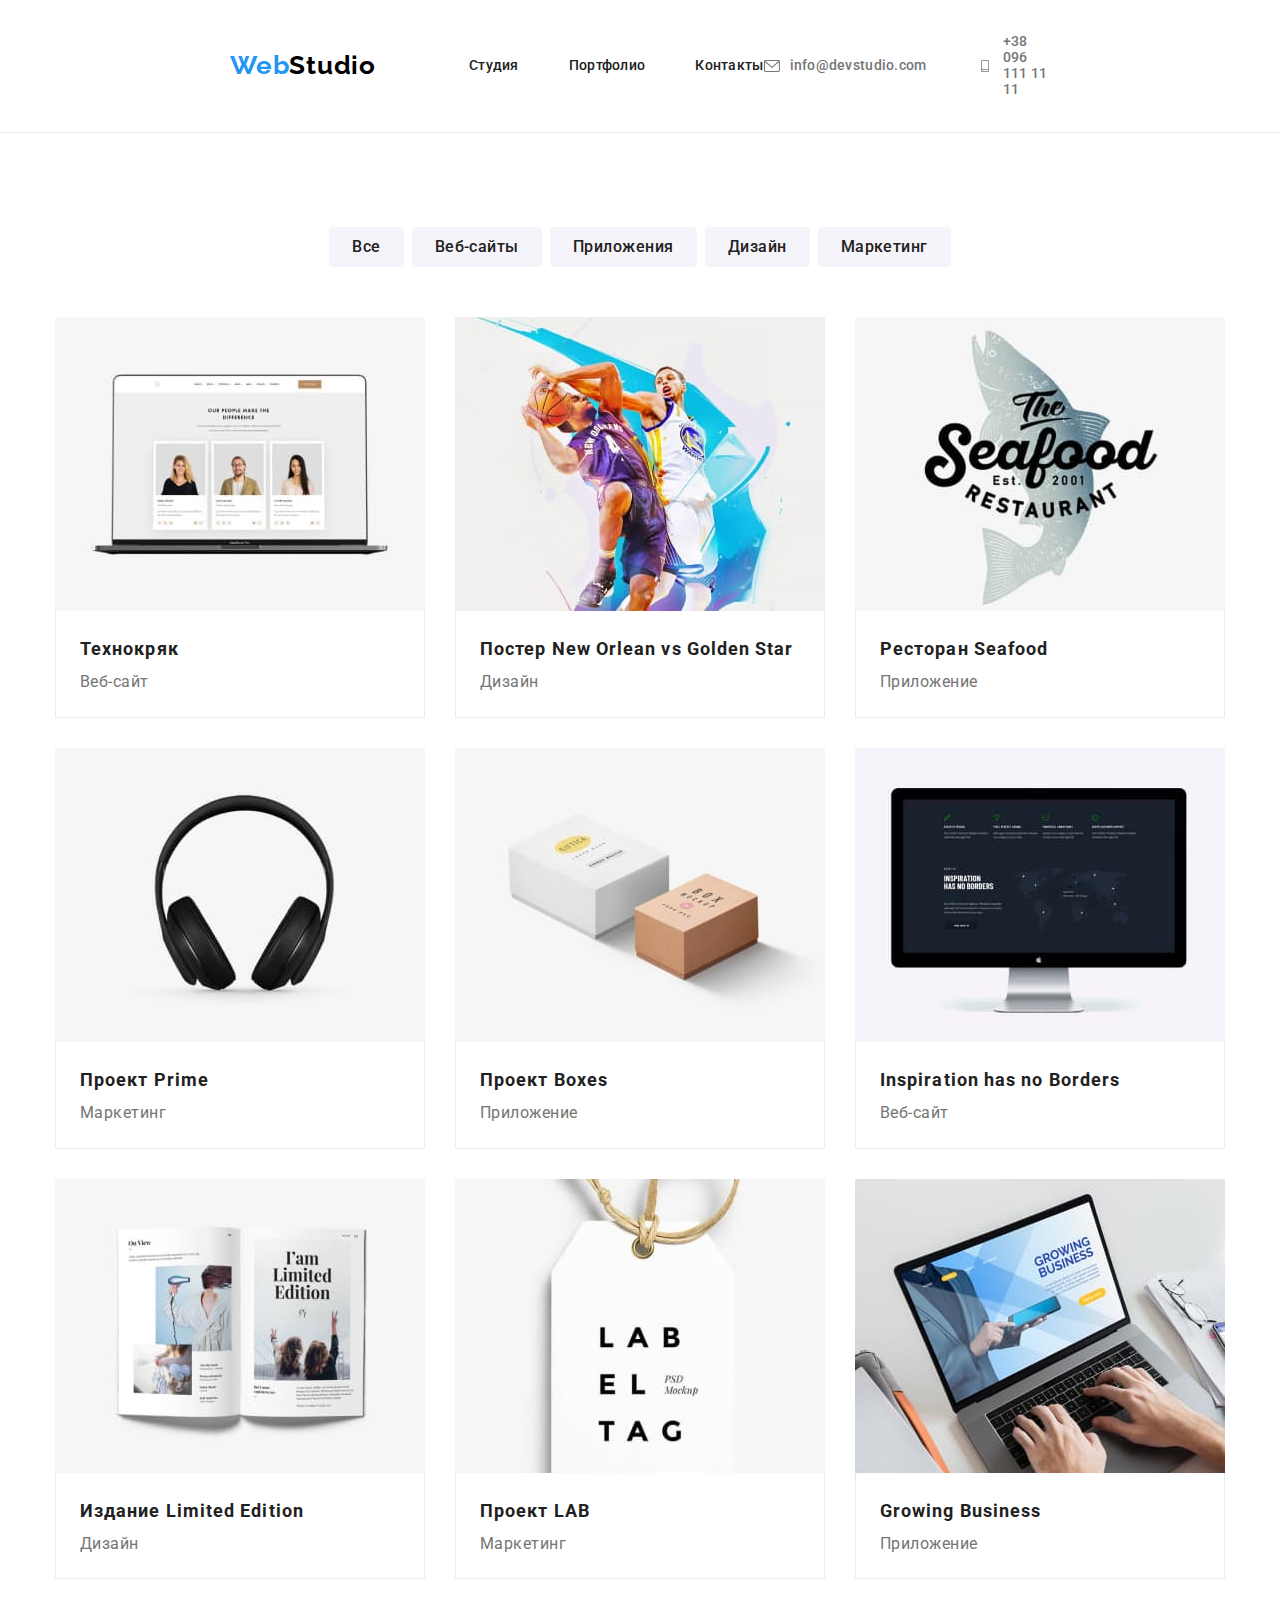
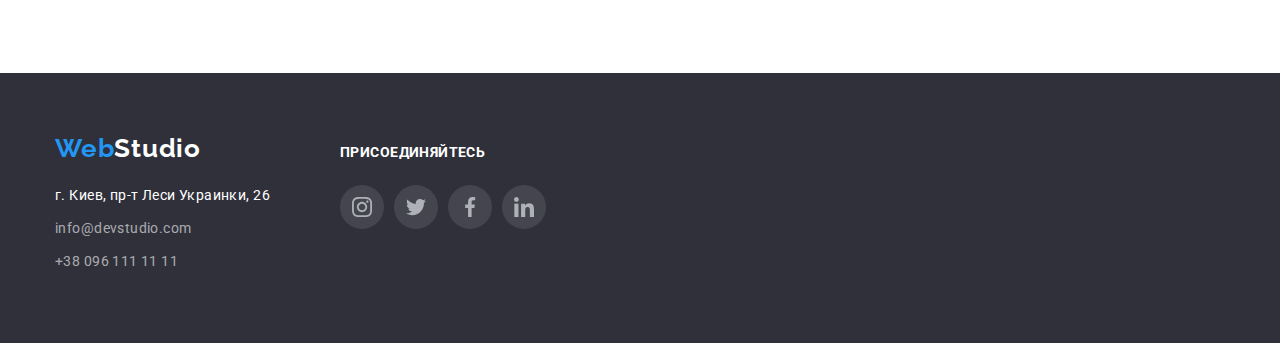
==== portfolio.html @ 8569e3a6 "HW-4 first" ====
<!DOCTYPE html>
<html lang="en">
  <head>
    <meta charset="UTF-8" />
    <meta http-equiv="X-UA-Compatible" content="IE=edge" />
    <meta name="viewport" content="width=device-width, initial-scale=1.0" />
    <title>Document</title>
    <link rel="preconnect" href="https://fonts.googleapis.com" />
    <link rel="preconnect" href="https://fonts.gstatic.com" crossorigin />
    <link
      href="https://fonts.googleapis.com/css2?family=Raleway:wght@700&family=Roboto:wght@400;500;700&display=swap"
      rel="stylesheet"
    />
    <link rel="preconnect" href="https://fonts.googleapis.com" />
    <link rel="preconnect" href="https://fonts.gstatic.com" crossorigin />
    <link
      href="https://fonts.googleapis.com/css2?family=Roboto:wght@900&display=swap"
      rel="stylesheet"
    />
    <link
      rel="stylesheet"
      href="https://cdnjs.cloudflare.com/ajax/libs/modern-normalize/1.1.0/modern-normalize.min.css"
    />
    <link rel="stylesheet" href="./css/styles.css" />
  </head>

  <body>
    <!--шапка портфолио-->

    <header class="header">
      <div class="conteiner header-main">
        <nav class="header-navigation">
          <a class="logo" href="./index.html">
            <span class="logo-span">Web</span>Studio
          </a>
          <ul class="list header-list">
            <li class="header-item">
              <a class="link header-link" href="">Студия</a>
            </li>
            <li class="header-item">
              <a class="link header-link" href="./portfolio.html">Портфолио</a>
            </li>
            <li class="header-item">
              <a class="link header-link" href="">Контакты</a>
            </li>
          </ul>
        </nav>

        <ul class="list list-link link-contacts">
          <li class="contacts-link">
            <a class="link link-mail" href="milto:info@devstudio.com">
              <div class="icon">
                <svg class="icon-link-mail" width="16" height="12">
                  <use
                    href="./images/icons/symbol-defs.svg#icon-envelope-hover"
                  ></use>
                </svg>
              </div>
              info@devstudio.com
            </a>
          </li>
          <li class="contacts-link">
            <a class="link link-phone" href="tel:+380961111111">
              <div class="icon">
                <svg class="icon-link-phone" width="16" height="12">
                  <use
                    href="./images/icons/symbol-defs.svg#icon-smartphone1"
                  ></use>
                </svg>
              </div>
              +38 096 111 11 11
            </a>
          </li>
        </ul>
      </div>
    </header>

    <!--основная информация портфолио-->
    <main>
      <section class="conteiner-hero-portfolio">
        <div class="conteiner">
          <ul class="list list-btn">
            <li class="title-btn">
              <button type="button" class="title-btn-portfolio">Все</button>
            </li>
            <li class="title-btn">
              <button type="button" class="title-btn-portfolio">
                Веб-сайты
              </button>
            </li>
            <li class="title-btn">
              <button type="button" class="title-btn-portfolio">
                Приложения
              </button>
            </li>
            <li class="title-btn">
              <button type="button" class="title-btn-portfolio">Дизайн</button>
            </li>
            <li class="title-btn">
              <button type="button" class="title-btn-portfolio">
                Маркетинг
              </button>
            </li>
          </ul>

          <h1 class="visually-hidden">заголовок которого нет</h1>
          <ul class="list list-portfolio">
            <li class="cards-portfolio">
              <img
                src="./images/items/item  1.jpg"
                alt="фото трех людей"
                width="370"
                height="294"
              />
              <div class="card-portfolio-footer">
                <h2 class="title-work">Технокряк</h2>
                <p class="name-work">Веб-сайт</p>
              </div>
            </li>
            <li class="cards-portfolio">
              <img
                src="./images/items/item 2.jpg"
                alt="фото спортсменов"
                width="370"
                height="294"
              />
              <div class="card-portfolio-footer">
                <h2 class="title-work">Постер New Orlean vs Golden Star</h2>
                <p class="name-work">Дизайн</p>
              </div>
            </li>
            <li class="cards-portfolio">
              <img
                src="./images/items/item  3.jpg"
                alt="фото постера ресторана"
                width="370"
                height="294"
              />
              <div class="card-portfolio-footer">
                <h2 class="title-work">Ресторан Seafood</h2>
                <p class="name-work">Приложение</p>
              </div>
            </li>
            <li class="cards-portfolio">
              <img
                src="./images/items/item 4.jpg"
                alt="фото наушников"
                width="370"
                height="294"
              />
              <div class="card-portfolio-footer">
                <h2 class="title-work">Проект Prime</h2>
                <p class="name-work">Маркетинг</p>
              </div>
            </li>
            <li class="cards-portfolio">
              <img
                src="./images/items/item 5.jpg"
                alt="фото двух коробок"
                width="370"
                height="294"
              />
              <div class="card-portfolio-footer">
                <h2 class="title-work">Проект Boxes</h2>
                <p class="name-work">Приложение</p>
              </div>
            </li>
            <li class="cards-portfolio">
              <img
                src="./images/items/item 6.jpg"
                alt="фото монитора компьютера"
                width="370"
                height="294"
              />
              <div class="card-portfolio-footer">
                <h2 class="title-work">Inspiration has no Borders</h2>
                <p class="name-work">Веб-сайт</p>
              </div>
            </li>
            <li class="cards-portfolio">
              <img
                src="./images/items/item 7.jpg"
                alt="фото раскрытой книги"
                width="370"
                height="294"
              />
              <div class="card-portfolio-footer">
                <h2 class="title-work">Издание Limited Edition</h2>
                <p class="name-work">Дизайн</p>
              </div>
            </li>
            <li class="cards-portfolio">
              <img
                src="./images/items/item 8.jpg"
                alt="фото товарной бирки"
                width="370"
                height="294"
              />
              <div class="card-portfolio-footer">
                <h2 class="title-work">Проект LAB</h2>
                <p class="name-work">Маркетинг</p>
              </div>
            </li>
            <li class="cards-portfolio">
              <img
                src="./images/items/item  9.jpg"
                alt="фото открытого ноутбука"
                width="370"
                height="294"
              />
              <div class="card-portfolio-footer">
                <h2 class="title-work">Growing Business</h2>
                <p class="name-work">Приложение</p>
              </div>
            </li>
          </ul>
        </div>
      </section>
    </main>
    <footer class="conteiner-footer">
      <div class="conteiner footer-main">
        <div class="conteiner-footer-inform">
          <a class="logo logo-footer" href="./index.html">
            <span class="logo-span">Web</span>Studio
          </a>

          <address class="address">г. Киев, пр-т Леси Украинки, 26</address>
          <ul class="list list-link list-link-footer">
            <li>
              <a class="link footer-link" href="milto:info@devstudio.com"
                >info@devstudio.com</a
              >
            </li>
            <li>
              <a class="link footer-link" href="tel:+380961111111"
                >+38 096 111 11 11</a
              >
            </li>
          </ul>
        </div>
        <div class="conteiner-footer-social-links">
          <h2 class="title-social-links">присоединяйтесь</h2>
          <ul class="list social-list-footer">
            <li class="social-footer-item">
              <a href="" class="link footer-social-link">
                <svg class="footer-social-icon" width="20" height="20">
                  <use
                    href="./images/icons/symbol-defs.svg#icon-instagram-2"
                  ></use>
                </svg>
              </a>
            </li>
            <li class="social-footer-item">
              <a href="" class="link footer-social-link">
                <svg class="footer-social-icon" width="20" height="20">
                  <use
                    href="./images/icons/symbol-defs.svg#icon-twitter-1"
                  ></use>
                </svg>
              </a>
            </li>
            <li class="social-footer-item">
              <a href="" class="link footer-social-link">
                <svg class="footer-social-icon" width="20" height="20">
                  <use
                    href="./images/icons/symbol-defs.svg#icon-facebook-1"
                  ></use>
                </svg>
              </a>
            </li>
            <li class="social-footer-item">
              <a href="" class="link footer-social-link">
                <svg class="footer-social-icon" width="20" height="20">
                  <use
                    href="./images/icons/symbol-defs.svg#icon-linkedin-1"
                  ></use>
                </svg>
              </a>
            </li>
          </ul>
        </div>
      </div>
    </footer>
  </body>
</html>
---- css/styles.css ----
:root {
  --main-title-color: #ffffff;
  --second-title-color: #212121;
  --main-text-color: #757575;
  --second-text-color: rgba(255, 255, 255, 0.6);
  --third-text-color: #212121;
  --accent-color: #2196f3;
  --first-btn-color: #2196f3;
  --second-btn-color: #ffffff;
  --third-btn-color: #212121;
  --background-btn: #f5f4fa;
  --header-text-color: #ffffff;
  --header-second-text-color: #212121;
  --header-third-text-color: #757575;
  --footer-text-color: #ffffff;
  --footer-second-link-color: rgba(255, 255, 255, 0.6);
  --header-mail-color: #2196f3;
  --logo-color: #000000;
  --logo-color-footer: #fff;
  --logo-span-color: #2196f3;
  --link-color: #212121;
  --second-link-color: #757575;
  --link-accent: #2196f3;
  --border-color-head: #ececec;
  --background-color-footer: #2f303a;
  --background-color-team: #f5f4fa;
  --link-color-second: #afb1b8;
}
body {
  font-family: Roboto, sans-serif;
  margin: 0;
}

P h1,
h2,
h3,
h4,
h5,
h6 {
  margin: 0;
}

.list {
  list-style: none;
  text-decoration: none;
  margin: 0;
  padding: 0;
}

.conteiner {
  width: 1200px;
  padding-left: 15px;
  padding-right: 15px;

  margin-left: auto;
  margin-right: auto;
  padding-top: -94px;
  padding-bottom: -94px;
}

.list-btn {
  display: flex;
  align-items: center;
  justify-content: center;
  margin-bottom: 50px;
}

.list-btn .title-btn + .title-btn {
  margin-left: 8px;
}

.link {
  text-decoration: none;
  font-weight: 500;
  font-size: 14px;
  line-height: 1.14;
  letter-spacing: 0.02em;
  color: var(--second-link-color);
  cursor: pointer;
}

.link:hover,
.link:focus {
  color: var(--link-accent);
}

.header {
  display: flex;
  padding: 24px 215px;
  border-bottom: 1px solid var(--border-color-head);
}

.header-main {
  display: flex;
  align-items: center;
  justify-content: space-around;
}

.link-contacts {
  display: inline-flex;

  align-items: center;
  margin-left: auto;

  font-weight: 500;
  font-size: 14px;
  line-height: 1.14;
  letter-spacing: 0.02em;
  color: var(--second-link-color);
}

.contacts-link {
  display: flex;
  padding-top: 10px;
  padding-bottom: 10px;
}
.link-contacts .contacts-link + .contacts-link {
  margin-left: 50px;
}

.icon {
  display: flex;
  margin-right: 10px;
  align-items: center;
  justify-content: center;
}

.link-mail {
  display: flex;
  align-items: center;
  justify-content: center;
}

.link-mail:hover,
.link-mail:focus {
  color: var(--accent-color);
}

.icon-link-mail:hover,
.icon-link-mail:focus {
  color: var(--link-accent);
}
.icon-link-mail {
  display: flex;
  align-items: center;
  justify-content: center;
  fill: currentColor;
}

.link-phone {
  display: flex;
  align-items: center;
  justify-content: center;
}

.link-phone:hover,
.link-phone:focus {
  color: var(--accent-color);
}

.icon-link-phone {
  display: flex;
  align-items: center;
  justify-content: center;
  fill: currentColor;
}

.icon-link-phone:hover,
.icon-link-phone:focus {
  fill: var(--link-accent);
}

.header-navigation {
  display: flex;
  align-items: center;
  justify-content: center;

  text-decoration: none;
  font-weight: 700;
  font-size: 26px;
  line-height: 1.19;
  letter-spacing: 0.03em;
  color: var(--header-second-text-color);
}

.logo {
  font-family: Raleway;
  text-decoration: none;
  margin-right: 93px;
  margin-left: 0;
  font-weight: 700;
  font-size: 26px;
  line-height: 1.19;
  letter-spacing: 0.03em;
  color: var(--logo-color);
}
.logo-span {
  font-family: Raleway;
  text-decoration: none;
  font-weight: bold;
  font-size: 26px;
  line-height: 31px;
  letter-spacing: 0.03em;
  color: var(--logo-span-color);
}

.header-list {
  display: flex;
}

.header-list .header-item + .header-item {
  margin-left: 50px;
}
.header-item:last-child {
  margin-right: 0;
}

.header-link {
  display: block;
  font-weight: 500;
  font-size: 14px;
  line-height: 1.14;
  letter-spacing: 0.02em;
  padding-bottom: 10px;
  padding-top: 10px;

  color: var(--link-color);
}

.hero-main {
  max-width: 1600px;
  height: 600px;
  margin-left: auto;
  margin-right: auto;
  outline: 1px solid black;
  background-image: linear-gradient(
      to right,
      rgba(47, 48, 58, 0.4),
      rgba(47, 48, 58, 0.4)
    ),
    url("../images/Img.jpg");
  background-repeat: no-repeat;
  background-size: cover;
  background-position: center;
  background-color: rgba(47, 48, 58, 0.4);

  text-align: center;
  justify-content: center;
  padding-top: 200px;
  padding-bottom: 200px;
}
.main-title {
  margin-top: 0;
  margin-bottom: 30px;

  font-weight: 900;
  font-size: 44px;
  line-height: 1.36;
  text-align: center;
  letter-spacing: 0.06em;
  text-transform: uppercase;
  color: var(--main-title-color);
}

.hero-btn {
  display: inline-block;
  justify-content: center;
  border-radius: 4px;
  padding: 10px 32px;
  min-width: 200px;
  min-height: 50px;
  justify-content: center;
  border: 1px solid transparent;
  text-align: center;

  font-weight: 500;
  font-size: 14px;
  line-height: 1.14;
  letter-spacing: 0.02em;
  color: var(--second-btn-color);
  background-color: var(--first-btn-color);
}
.conteiner-hero {
  padding-top: 94px;
  padding-bottom: 94px;
  margin: 0;
}

.list-specification {
  display: flex;
  margin: 0;
}
.list-specification .item-specification + .item-specification {
  margin-left: 30px;
}

.item-specification {
  display: block;
  width: 270px;

  margin: 0;
  padding: 0;
}

.thumb {
  width: 270px;
  height: 120px;
  background-color: #f5f4fa;
  margin-bottom: 30px;
}

.thumb > .item-specification-thumb {
  margin: 25px 102.34px;
  object-position: center;
}

.conteiner-work {
  display: block;
  text-align: center;
  padding-bottom: 94px;
  padding-left: 0;
  padding-right: 0;
}

.hero-title-work {
  font-style: normal;
  font-weight: bold;
  font-size: 36px;
  line-height: 1.16;
  text-align: center;
  letter-spacing: 0.03em;

  padding: 0;
  margin-top: 0;
  margin-bottom: 50px;
}

.list-work {
  display: flex;
  margin: 0;
  justify-content: space-between;
}
.list-work-foto {
  display: flex;
  width: 370px;
}

.list-work .list-work-foto + .list-work-foto {
  margin-left: 30px;
}

.title-btn-portfolio {
  display: inline-block;
  border-radius: 4px;
  padding: 6px 22px;

  font-family: inherit;
  font-style: normal;
  font-weight: 500;
  font-size: 16px;
  line-height: 1.62;
  text-align: center;
  letter-spacing: 0.03em;
  color: var(--third-btn-color);
  background-color: var(--background-btn);
  border: 1px solid transparent;
  cursor: pointer;
}

.title-btn-portfolio:hover,
.title-btn-portfolio:focus {
  color: var(--second-btn-color);
  background-color: var(--first-btn-color);
  box-shadow: 0px 4px 4px rgba(0, 0, 0, 0.25);
}

.title-specification {
  margin: 0;
  padding-top: 0;
  margin-bottom: 10px;

  font-weight: 700;
  font-size: 14px;
  line-height: 1.14;
  letter-spacing: 0.03em;
  text-transform: uppercase;
  color: var(--third-text-color);
}

.content-specification {
  margin: 0;
  padding: 0;

  font-size: 14px;
  line-height: 1.71;
  letter-spacing: 0.03em;
  color: var(--main-text-color);
}

.conteiner-team {
  margin: 0;
  padding-top: 94px;
  padding-bottom: 94px;
  background-color: var(--background-color-team);
}

.title-team {
  margin-bottom: 50px;
  margin-top: 0;

  font-weight: bold;
  font-size: 36px;
  line-height: 1.16;
  text-align: center;
  letter-spacing: 0.03em;
  color: var(--second-title-color);
}

.list-team {
  display: flex;
  justify-content: center;
  margin: 0;
  padding: 0;
}

.card-mamber {
  width: 270px;

  border: 1px solid transparent;
  border-radius: 0px 0px 4px 4px;
  box-shadow: 0px 4px 4px rgba(0, 0, 0, 0.25);
}

.list-team .card-mamber + .card-mamber {
  margin-left: 30px;
}
.footer-card {
  flex-grow: 1;
  margin: 0;
  padding-top: 30px;
  padding-bottom: 30px;
  border: 1px solid transparent;
  background-color: #fff;
}

.name-mamber {
  margin: 0;

  padding-bottom: 10px;
  padding-left: auto;

  font-weight: 500;
  font-size: 16px;
  line-height: 1.18;
  text-align: center;
  letter-spacing: 0.03em;
  color: var(--second-title-color);
}

.position-mamber {
  margin: 0;

  font-weight: normal;
  font-size: 16px;
  line-height: 1.18;
  text-align: center;
  letter-spacing: 0.03em;
  color: var(--main-text-color);
}

.social-team-list {
  display: flex;
  align-items: center;
  justify-content: center;
  margin-top: 16px;
}

.social-team-item {
  width: 44px;
  height: 44px;
  display: flex;
}

.mamber-social-link {
  width: 100%;
  height: 100%;
  border-radius: 50%;
  /* background-color: violet; */
  display: flex;
  align-items: center;
  justify-content: center;
}
.mamber-social-icon {
  display: flex;
  fill: var(--link-color-second);
}

.mamber-social-link:hover,
.mamber-social-link:focus {
  background-color: #2196f3;
}
.mamber-social-link:hover .mamber-social-icon,
.mamber-social-link:focus .mamber-social-icon {
  fill: #fff;
}

.clients {
  margin: 0;
  padding-top: 94px;
  padding-bottom: 94px;
}

.title-clients {
  margin-bottom: 50px;
  margin-top: 0;

  font-weight: bold;
  font-size: 36px;
  line-height: 1.16;
  text-align: center;
  letter-spacing: 0.03em;
  color: var(--second-title-color);
}

.list-clients {
  display: flex;
  justify-content: center;
  margin: 0;
  padding: 0;
}

.card-client {
  display: flex;
  justify-content: center;
  align-items: center;
  width: 170px;
  height: 92px;
}

.card-client + .card-client {
  margin-left: 30px;
}
.item-client {
  display: flex;
  width: 100%;
  height: 100%;
  align-items: center;
  justify-content: center;
  border: 1px solid #afb1b8;
  border-radius: 4px;
}

.logo-client {
  fill: var(--link-color-second);
}

.item-client:hover,
.item-client:focus {
  border-color: var(--accent-color);
}

.item-client:hover .logo-client,
.item-client:focus .logo-client {
  fill: var(--accent-color);
}

.conteiner-footer {
  display: flex;
  background-color: var(--background-color-footer);
  padding-top: 60px;
  padding-bottom: 60px;
  margin-left: 0;
  margin-right: 0;
}

.footer-main {
  display: flex;
  align-items: baseline;
}

.conteiner-footer-inform {
  display: block;
  padding: 0;
  margin: 0;
}

.logo-footer {
  display: inline-flex;
  color: var(--logo-color-footer);
  margin: 0;
  margin-bottom: 20px;
}

.address {
  display: flex;
  padding-bottom: 9px;

  font-style: normal;
  font-weight: normal;
  font-size: 14px;
  line-height: 1.71;
  letter-spacing: 0.03em;
  color: var(--footer-text-color);
}

.list-link-footer {
  display: block;
}

.footer-link {
  display: block;
  margin-bottom: 9px;
  font-weight: normal;
  font-size: 14px;
  line-height: 1.71;
  letter-spacing: 0.03em;
  color: var(--footer-second-link-color);
  background-color: #2f303a;
}

.conteiner-footer-social-links {
  display: block;
  padding: 0;
  margin: 0;
  margin-left: 70px;
}

.title-social-links {
  margin-bottom: 20px;

  font-weight: bold;
  font-size: 14px;
  line-height: 1.71;
  letter-spacing: 0.03em;
  text-transform: uppercase;
  color: var(--footer-text-color);
}

.social-list-footer {
  display: flex;
  align-items: center;
  justify-content: center;
}

.social-footer-item {
  width: 44px;
  height: 44px;
  display: flex;
}

.social-footer-item + .social-footer-item {
  margin-left: 10px;
}

.footer-social-link {
  width: 100%;
  height: 100%;
  border-radius: 50%;
  background-color: rgba(68, 69, 78, 1);
  display: flex;
  align-items: center;
  justify-content: center;
}
.footer-social-icon {
  display: flex;
  fill: var(--link-color-second);
}

.footer-social-link:hover,
.footer-social-link:focus {
  background-color: #2196f3;
}
.footer-social-link:hover .footer-social-icon,
.footer-social-link:focus .footer-social-icon {
  fill: #fff;
}

/* Portfolio hero */

.conteiner-hero-portfolio {
  padding-top: 94px;
  padding-bottom: 94px;
}

.visually-hidden {
  position: absolute;
  clip: rect(0 0 0 0);
  width: 1px;
  height: 1px;
  margin: -1px;
  border: 0;
  padding: 0;
  overflow: hidden;
}

.hero-portfolio {
  display: flex;
  flex-wrap: wrap;
}

.conteiner-portfolio-cards {
  display: flex;
  flex-wrap: wrap;
  margin-top: 94px;
  margin-bottom: 94px;
  margin-left: auto;
  margin-right: auto;
}

.list-portfolio {
  display: flex;
  flex-wrap: wrap;
  padding-left: auto;
  padding-right: auto;
}

.cards-portfolio {
  display: flex;
  flex-direction: column;
  width: calc ((100%-60px)/3);

  margin-top: 30px;
  margin-right: 30px;
  margin-bottom: 0;
  cursor: pointer;
}

.cards-portfolio:nth-child(-n + 3) {
  margin-top: 0;
}
.cards-portfolio:nth-child(3n) {
  margin-right: 0;
}

.cards-portfolio > .card-portfolio-footer {
  flex-grow: 1;
  margin-top: 0;
  padding-left: 24px;
  padding-right: 24px;
  padding-top: 20px;
  padding-bottom: 20px;
  border: 1px solid var(--border-color-head);
  border-top: transparent;
}

.cards-portfolio:hover {
  box-shadow: 0px 4px 4px rgba(0, 0, 0, 0.25);
}

.title-work {
  margin-bottom: 0;
  margin-top: 0;

  font-weight: 700;
  font-size: 18px;
  line-height: 2;
  letter-spacing: 0.06em;
  color: var(--second-title-color);
}

.name-work {
  margin-top: 0;
  margin-bottom: 0;
  font-weight: normal;
  font-size: 16px;
  line-height: 1.87;
  letter-spacing: 0.03em;
  color: var(--main-text-color);
}
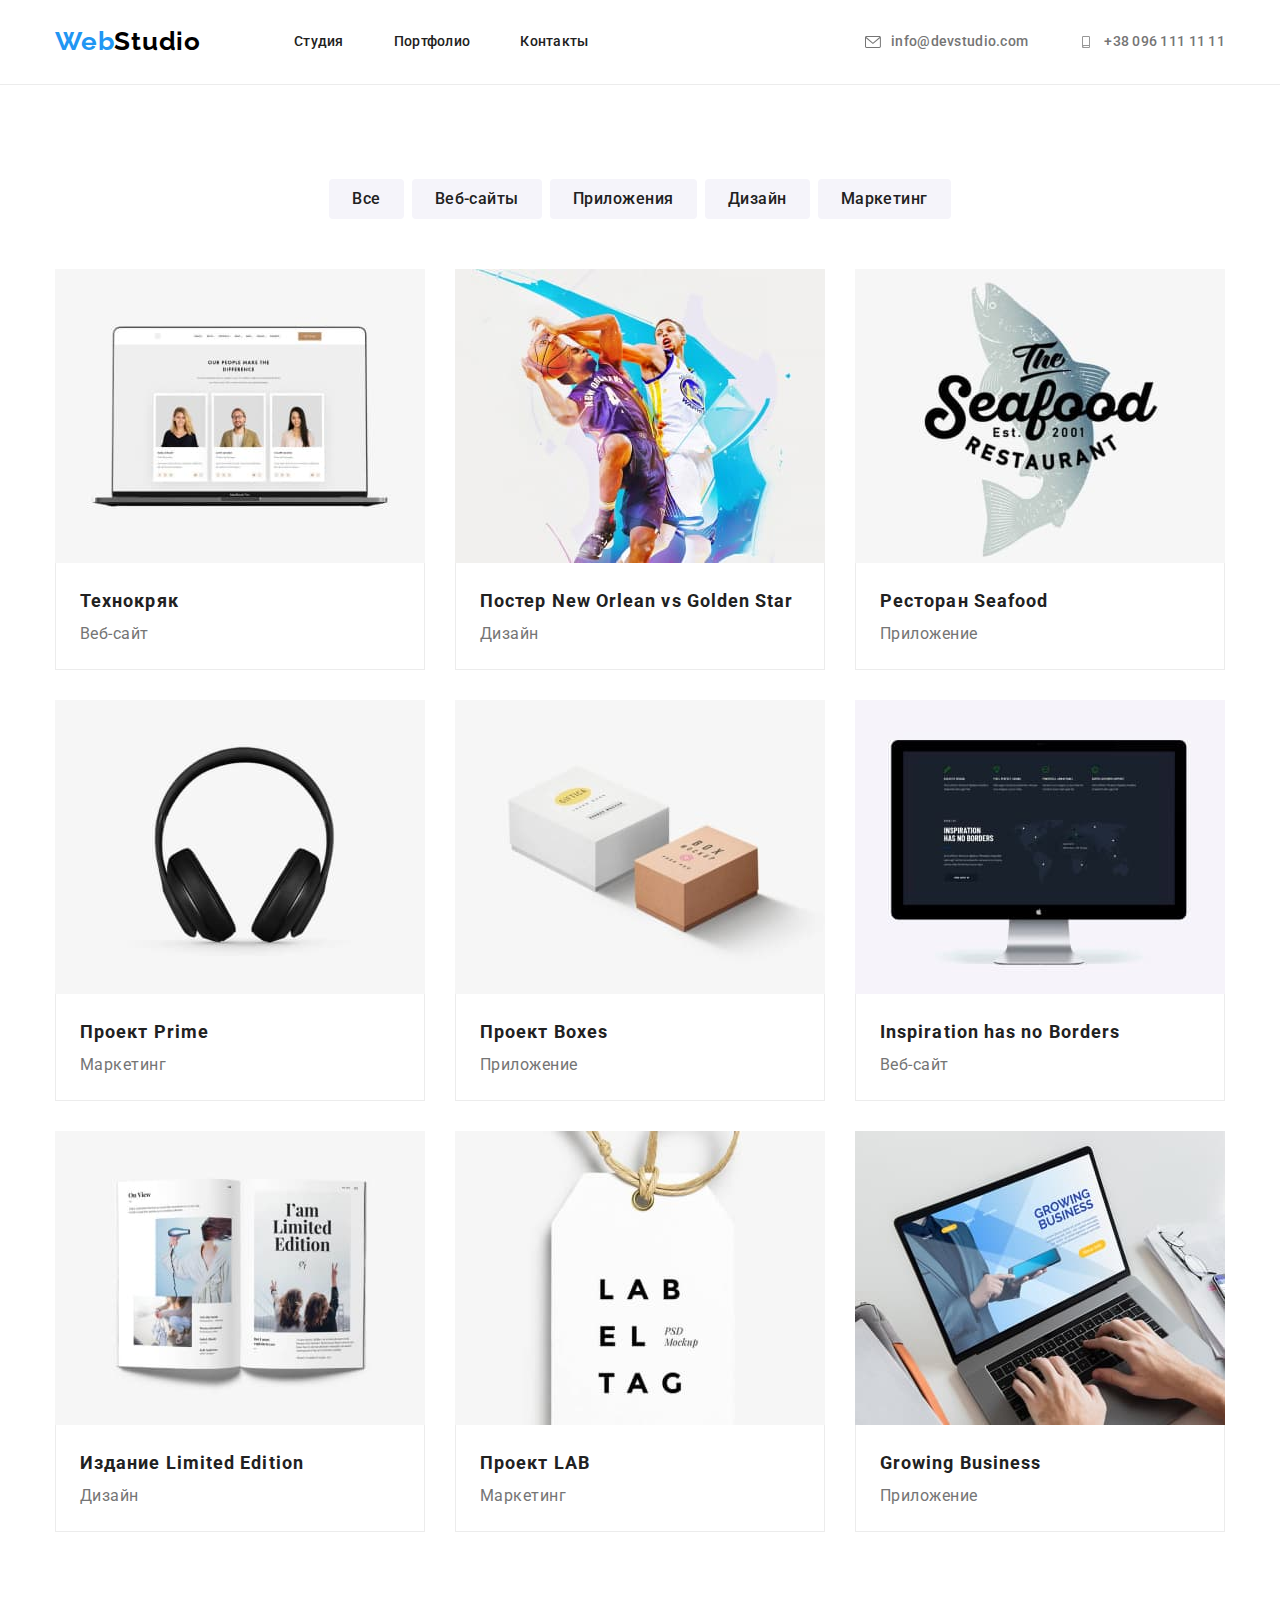
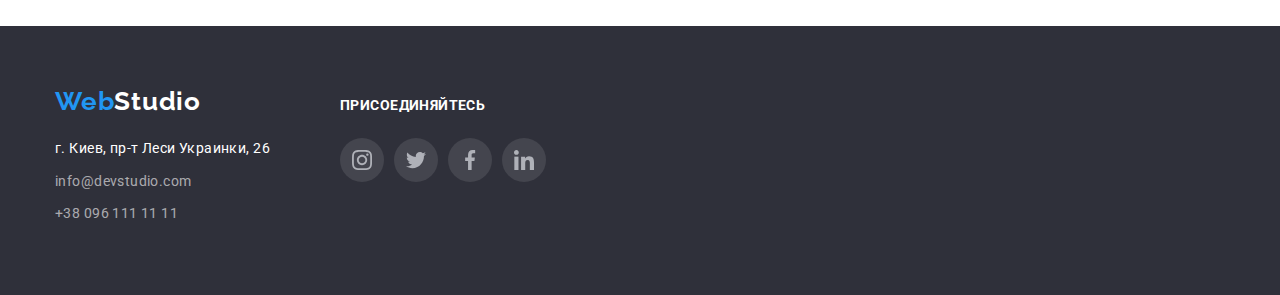
==== commit 766377aa: "add amendments" ====
--- a/portfolio.html
+++ b/portfolio.html
@@ -30,12 +30,10 @@
     <header class="header">
       <div class="conteiner header-main">
         <nav class="header-navigation">
-          <a class="logo" href="./index.html">
-            <span class="logo-span">Web</span>Studio
-          </a>
+          <a class="logo" href=""> <span class="logo-span">Web</span>Studio </a>
           <ul class="list header-list">
             <li class="header-item">
-              <a class="link header-link" href="">Студия</a>
+              <a class="link header-link" href="./index.html">Студия</a>
             </li>
             <li class="header-item">
               <a class="link header-link" href="./portfolio.html">Портфолио</a>
--- a/css/styles.css
+++ b/css/styles.css
@@ -86,7 +86,7 @@
 
 .header {
   display: flex;
-  padding: 24px 215px;
+  padding: 24px 25px;
   border-bottom: 1px solid var(--border-color-head);
 }
 
@@ -307,6 +307,10 @@
   height: 120px;
   background-color: #f5f4fa;
   margin-bottom: 30px;
+
+  display: flex;
+  justify-content: center;
+  align-items: center;
 }
 
 .thumb > .item-specification-thumb {
@@ -429,18 +433,24 @@
   border: 1px solid transparent;
   border-radius: 0px 0px 4px 4px;
   box-shadow: 0px 4px 4px rgba(0, 0, 0, 0.25);
+  background-color: #fff;
 }
 
 .list-team .card-mamber + .card-mamber {
   margin-left: 30px;
 }
+.foto-mamber {
+  display: block;
+  min-width: 100%;
+  height: auto;
+}
+
 .footer-card {
   flex-grow: 1;
   margin: 0;
   padding-top: 30px;
   padding-bottom: 30px;
   border: 1px solid transparent;
-  background-color: #fff;
 }
 
 .name-mamber {
@@ -479,6 +489,9 @@
   width: 44px;
   height: 44px;
   display: flex;
+}
+.social-team-item + .social-team-item {
+  margin-left: 10px;
 }
 
 .mamber-social-link {
@@ -490,6 +503,7 @@
   align-items: center;
   justify-content: center;
 }
+
 .mamber-social-icon {
   display: flex;
   fill: var(--link-color-second);
@@ -530,7 +544,7 @@
 }
 
 .card-client {
-  display: flex;
+  display: block;
   justify-content: center;
   align-items: center;
   width: 170px;
